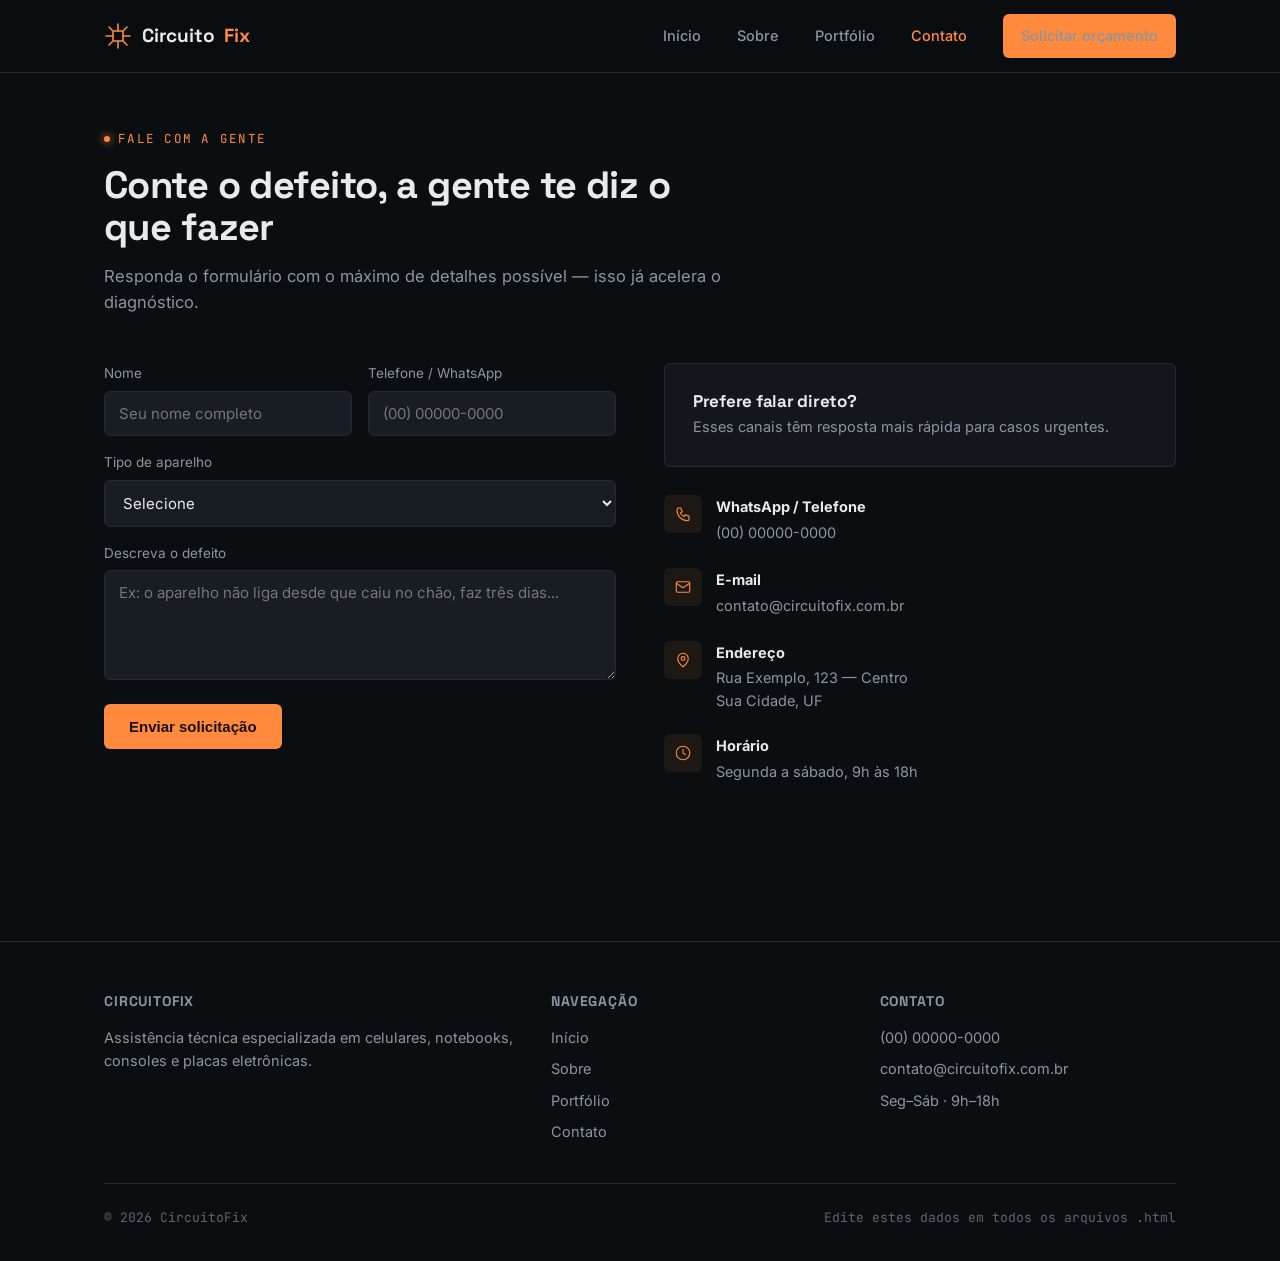
==== contato.html @ f960951b "Add files via upload" ====
<!DOCTYPE html>
<html lang="pt-BR">
<head>
<meta charset="UTF-8">
<meta name="viewport" content="width=device-width, initial-scale=1.0">
<title>Contato — CircuitoFix</title>
<meta name="description" content="Solicite um orçamento ou tire dúvidas sobre o reparo do seu aparelho.">
<link rel="stylesheet" href="assets/style.css">
<style>
  .contact-grid { display: grid; grid-template-columns: 1fr 1fr; gap: 48px; align-items: start; }
  .contact-info-list { display: flex; flex-direction: column; gap: 22px; margin-top: 28px; }
  .info-item { display: flex; gap: 14px; align-items: flex-start; }
  .info-icon {
    width: 38px; height: 38px; flex-shrink: 0; border-radius: var(--radius);
    background: rgba(255,138,61,0.08); display: flex; align-items: center; justify-content: center;
  }
  .info-item h4 { font-size: 14.5px; margin-bottom: 2px; }
  .info-item p, .info-item a { font-size: 14.5px; color: var(--text-muted); }
  .info-item a:hover { color: var(--accent); }

  form { display: flex; flex-direction: column; gap: 16px; }
  .field label { display: block; font-size: 13.5px; color: var(--text-muted); margin-bottom: 6px; }
  .field input, .field select, .field textarea {
    width: 100%; background: var(--panel-raised); border: 1px solid var(--border);
    border-radius: var(--radius); padding: 12px 14px; color: var(--text);
    font-family: var(--font-body); font-size: 15px; transition: border-color 0.2s ease;
  }
  .field input:focus, .field select:focus, .field textarea:focus {
    outline: none; border-color: var(--accent);
  }
  .field textarea { resize: vertical; min-height: 110px; }
  .field-row { display: grid; grid-template-columns: 1fr 1fr; gap: 16px; }

  #form-feedback {
    font-size: 14px; color: var(--ok); margin-top: 4px; opacity: 0; transition: opacity 0.3s ease; min-height: 20px;
  }
  #form-feedback.show { opacity: 1; }

  @media (max-width: 820px) {
    .contact-grid { grid-template-columns: 1fr; }
    .field-row { grid-template-columns: 1fr; }
  }
</style>
</head>
<body>

<header>
  <nav class="nav wrap">
    <a href="index.html" class="logo">
      <svg class="logo-mark" viewBox="0 0 28 28" fill="none" xmlns="http://www.w3.org/2000/svg">
        <rect x="9" y="9" width="10" height="10" rx="1.5" stroke="#FF8A3D" stroke-width="1.6"/>
        <path d="M14 2V9M14 19V26M2 14H9M19 14H26M5 5L9 9M23 5L19 9M5 23L9 19M23 23L19 19" stroke="#FF8A3D" stroke-width="1.6" stroke-linecap="round"/>
      </svg>
      Circuito<span>Fix</span>
    </a>
    <button class="nav-toggle" aria-label="Abrir menu" aria-expanded="false">
      <svg width="24" height="24" viewBox="0 0 24 24" fill="none"><path d="M3 6H21M3 12H21M3 18H21" stroke="currentColor" stroke-width="2" stroke-linecap="round"/></svg>
    </button>
    <div class="nav-links">
      <a href="index.html">Início</a>
      <a href="sobre.html">Sobre</a>
      <a href="portfolio.html">Portfólio</a>
      <a href="contato.html" class="active">Contato</a>
      <a href="contato.html" class="nav-cta">Solicitar orçamento</a>
    </div>
  </nav>
</header>

<main>
  <section class="section-tight">
    <div class="wrap">
      <div class="section-head reveal">
        <div class="eyebrow">Fale com a gente</div>
        <h2>Conte o defeito, a gente te diz o que fazer</h2>
        <p>Responda o formulário com o máximo de detalhes possível — isso já acelera o diagnóstico.</p>
      </div>

      <div class="contact-grid">
        <div class="reveal">
          <form id="contact-form" novalidate>
            <div class="field-row">
              <div class="field">
                <label for="nome">Nome</label>
                <input type="text" id="nome" name="nome" required placeholder="Seu nome completo">
              </div>
              <div class="field">
                <label for="telefone">Telefone / WhatsApp</label>
                <input type="tel" id="telefone" name="telefone" required placeholder="(00) 00000-0000">
              </div>
            </div>

            <div class="field">
              <label for="aparelho">Tipo de aparelho</label>
              <select id="aparelho" name="aparelho" required>
                <option value="" disabled selected>Selecione</option>
                <option value="celular">Celular / smartphone</option>
                <option value="notebook">Notebook</option>
                <option value="console">Console de videogame</option>
                <option value="placa">Placa eletrônica</option>
                <option value="outro">Outro</option>
              </select>
            </div>

            <div class="field">
              <label for="defeito">Descreva o defeito</label>
              <textarea id="defeito" name="defeito" required placeholder="Ex: o aparelho não liga desde que caiu no chão, faz três dias..."></textarea>
            </div>

            <button type="submit" class="btn btn-primary" style="align-self: flex-start;">Enviar solicitação</button>
            <p id="form-feedback" role="status"></p>
          </form>
        </div>

        <div class="reveal">
          <div class="card">
            <h3 style="font-size: 17px; margin-bottom: 4px;">Prefere falar direto?</h3>
            <p class="text-muted" style="font-size: 14.5px; margin-bottom: 0;">Esses canais têm resposta mais rápida para casos urgentes.</p>
          </div>

          <div class="contact-info-list">
            <div class="info-item">
              <div class="info-icon">
                <svg width="18" height="18" viewBox="0 0 24 24" fill="none"><path d="M5 4H9L11 9L8.5 10.5C9.5 13 11 14.5 13.5 15.5L15 13L20 15V19C20 20.1 19.1 21 18 21C10.3 21 4 14.7 4 7C4 5.9 4.9 5 5 4Z" stroke="#FF8A3D" stroke-width="1.5"/></svg>
              </div>
              <div>
                <h4>WhatsApp / Telefone</h4>
                <a href="tel:+5500000000000">(00) 00000-0000</a>
              </div>
            </div>
            <div class="info-item">
              <div class="info-icon">
                <svg width="18" height="18" viewBox="0 0 24 24" fill="none"><rect x="3" y="5" width="18" height="14" rx="2" stroke="#FF8A3D" stroke-width="1.5"/><path d="M3 7L12 13L21 7" stroke="#FF8A3D" stroke-width="1.5"/></svg>
              </div>
              <div>
                <h4>E-mail</h4>
                <a href="mailto:contato@circuitofix.com.br">contato@circuitofix.com.br</a>
              </div>
            </div>
            <div class="info-item">
              <div class="info-icon">
                <svg width="18" height="18" viewBox="0 0 24 24" fill="none"><path d="M12 21C12 21 19 15.5 19 10A7 7 0 005 10C5 15.5 12 21 12 21Z" stroke="#FF8A3D" stroke-width="1.5"/><circle cx="12" cy="10" r="2.5" stroke="#FF8A3D" stroke-width="1.5"/></svg>
              </div>
              <div>
                <h4>Endereço</h4>
                <p>Rua Exemplo, 123 — Centro<br>Sua Cidade, UF</p>
              </div>
            </div>
            <div class="info-item">
              <div class="info-icon">
                <svg width="18" height="18" viewBox="0 0 24 24" fill="none"><circle cx="12" cy="12" r="9" stroke="#FF8A3D" stroke-width="1.5"/><path d="M12 7V12L15 14" stroke="#FF8A3D" stroke-width="1.5" stroke-linecap="round"/></svg>
              </div>
              <div>
                <h4>Horário</h4>
                <p>Segunda a sábado, 9h às 18h</p>
              </div>
            </div>
          </div>
        </div>
      </div>
    </div>
  </section>
</main>

<footer>
  <div class="wrap">
    <div class="footer-grid">
      <div class="footer-col">
        <h4>CircuitoFix</h4>
        <p>Assistência técnica especializada em celulares, notebooks, consoles e placas eletrônicas.</p>
      </div>
      <div class="footer-col">
        <h4>Navegação</h4>
        <a href="index.html">Início</a>
        <a href="sobre.html">Sobre</a>
        <a href="portfolio.html">Portfólio</a>
        <a href="contato.html">Contato</a>
      </div>
      <div class="footer-col">
        <h4>Contato</h4>
        <a href="tel:+5500000000000">(00) 00000-0000</a>
        <a href="mailto:contato@circuitofix.com.br">contato@circuitofix.com.br</a>
        <p>Seg–Sáb · 9h–18h</p>
      </div>
    </div>
    <div class="footer-bottom">
      <span>© 2026 CircuitoFix</span>
      <span>Edite estes dados em todos os arquivos .html</span>
    </div>
  </div>
</footer>

<script src="assets/script.js"></script>
</body>
</html>
---- assets/style.css ----
/* ===========================================================
   CircuitoFix — Assistência Técnica de Eletrônicos
   Design tokens
   =========================================================== */

@import url('https://fonts.googleapis.com/css2?family=Space+Grotesk:wght@500;600;700&family=Inter:wght@400;500;600&family=JetBrains+Mono:wght@400;500;600&display=swap');

:root {
  /* Cores */
  --bg: #0B0E11;
  --panel: #13171C;
  --panel-raised: #181D24;
  --border: #232931;
  --text: #E8EAED;
  --text-muted: #8B95A1;
  --text-faint: #5A6470;
  --accent: #FF8A3D;       /* âmbar-solda */
  --accent-dim: #B5601F;
  --ok: #4ADE80;            /* verde-placa */
  --warn: #FFD166;

  /* Tipografia */
  --font-display: 'Space Grotesk', sans-serif;
  --font-body: 'Inter', sans-serif;
  --font-mono: 'JetBrains Mono', monospace;

  /* Layout */
  --max-w: 1120px;
  --radius: 6px;
}

* { margin: 0; padding: 0; box-sizing: border-box; }

html { scroll-behavior: smooth; }

@media (prefers-reduced-motion: reduce) {
  html { scroll-behavior: auto; }
  * { animation-duration: 0.01ms !important; transition-duration: 0.01ms !important; }
}

body {
  background: var(--bg);
  color: var(--text);
  font-family: var(--font-body);
  font-size: 16px;
  line-height: 1.6;
  -webkit-font-smoothing: antialiased;
}

img { max-width: 100%; display: block; }

a { color: inherit; text-decoration: none; }

.wrap {
  max-width: var(--max-w);
  margin: 0 auto;
  padding: 0 24px;
}

/* Background: trilhas de PCB sutis */
.pcb-bg {
  position: fixed;
  inset: 0;
  z-index: -1;
  opacity: 0.05;
  pointer-events: none;
}

/* ---------- Header ---------- */
header {
  position: sticky;
  top: 0;
  z-index: 50;
  background: rgba(11, 14, 17, 0.85);
  backdrop-filter: blur(10px);
  border-bottom: 1px solid var(--border);
}

.nav {
  display: flex;
  align-items: center;
  justify-content: space-between;
  height: 72px;
}

.logo {
  display: flex;
  align-items: center;
  gap: 10px;
  font-family: var(--font-display);
  font-size: 19px;
  font-weight: 700;
  letter-spacing: -0.01em;
}

.logo-mark {
  width: 28px;
  height: 28px;
  flex-shrink: 0;
}

.logo span {
  color: var(--accent);
}

.nav-links {
  display: flex;
  align-items: center;
  gap: 36px;
}

.nav-links a {
  font-size: 14.5px;
  font-weight: 500;
  color: var(--text-muted);
  transition: color 0.2s ease;
  position: relative;
}

.nav-links a:hover,
.nav-links a:focus-visible {
  color: var(--text);
}

.nav-links a.active {
  color: var(--accent);
}

.nav-cta {
  background: var(--accent);
  color: #1A0E04;
  font-weight: 600;
  font-size: 14px;
  padding: 10px 18px;
  border-radius: var(--radius);
  transition: background 0.2s ease, transform 0.15s ease;
}

.nav-cta:hover { background: #FFA15E; }
.nav-cta:active { transform: scale(0.97); }

.nav-toggle {
  display: none;
  background: none;
  border: none;
  color: var(--text);
  cursor: pointer;
  padding: 8px;
}

:focus-visible {
  outline: 2px solid var(--accent);
  outline-offset: 2px;
}

@media (max-width: 760px) {
  .nav-links {
    position: fixed;
    top: 72px;
    left: 0;
    right: 0;
    background: var(--panel);
    border-bottom: 1px solid var(--border);
    flex-direction: column;
    align-items: flex-start;
    gap: 0;
    padding: 8px 24px 20px;
    transform: translateY(-8px);
    opacity: 0;
    pointer-events: none;
    transition: opacity 0.2s ease, transform 0.2s ease;
  }
  .nav-links.open {
    transform: translateY(0);
    opacity: 1;
    pointer-events: auto;
  }
  .nav-links a { padding: 12px 0; width: 100%; border-bottom: 1px solid var(--border); }
  .nav-links a:last-of-type { border-bottom: none; }
  .nav-cta { margin-top: 12px; text-align: center; }
  .nav-toggle { display: block; }
}

/* ---------- Footer ---------- */
footer {
  border-top: 1px solid var(--border);
  padding: 48px 0 32px;
  margin-top: 96px;
}

.footer-grid {
  display: grid;
  grid-template-columns: 1.4fr 1fr 1fr;
  gap: 32px;
  margin-bottom: 32px;
}

.footer-col h4 {
  font-family: var(--font-display);
  font-size: 14px;
  color: var(--text-muted);
  text-transform: uppercase;
  letter-spacing: 0.06em;
  margin-bottom: 14px;
}

.footer-col p, .footer-col a {
  font-size: 14.5px;
  color: var(--text-muted);
  display: block;
  margin-bottom: 8px;
}

.footer-col a:hover { color: var(--accent); }

.footer-bottom {
  display: flex;
  justify-content: space-between;
  align-items: center;
  padding-top: 24px;
  border-top: 1px solid var(--border);
  font-size: 13px;
  color: var(--text-faint);
  font-family: var(--font-mono);
}

@media (max-width: 700px) {
  .footer-grid { grid-template-columns: 1fr; gap: 28px; }
  .footer-bottom { flex-direction: column; gap: 12px; text-align: center; }
}

/* ---------- Tipografia geral ---------- */
h1, h2, h3 {
  font-family: var(--font-display);
  font-weight: 700;
  letter-spacing: -0.015em;
  line-height: 1.1;
}

.eyebrow {
  font-family: var(--font-mono);
  font-size: 12.5px;
  color: var(--accent);
  text-transform: uppercase;
  letter-spacing: 0.1em;
  display: flex;
  align-items: center;
  gap: 8px;
  margin-bottom: 16px;
}

.eyebrow::before {
  content: '';
  width: 6px;
  height: 6px;
  border-radius: 50%;
  background: var(--accent);
  box-shadow: 0 0 8px var(--accent);
}

.section { padding: 88px 0; }
.section-tight { padding: 56px 0; }

.section-head {
  max-width: 620px;
  margin-bottom: 48px;
}

.section-head h2 {
  font-size: clamp(28px, 4vw, 38px);
  margin-bottom: 14px;
}

.section-head p {
  color: var(--text-muted);
  font-size: 16.5px;
}

/* ---------- Botões ---------- */
.btn {
  display: inline-flex;
  align-items: center;
  gap: 8px;
  font-weight: 600;
  font-size: 15px;
  padding: 13px 24px;
  border-radius: var(--radius);
  transition: background 0.2s ease, transform 0.15s ease, border-color 0.2s ease;
  cursor: pointer;
  border: 1px solid transparent;
}

.btn-primary {
  background: var(--accent);
  color: #1A0E04;
}
.btn-primary:hover { background: #FFA15E; }
.btn-primary:active { transform: scale(0.97); }

.btn-ghost {
  background: transparent;
  border-color: var(--border);
  color: var(--text);
}
.btn-ghost:hover { border-color: var(--accent); color: var(--accent); }

/* ---------- Cards ---------- */
.card {
  background: var(--panel);
  border: 1px solid var(--border);
  border-radius: var(--radius);
  padding: 28px;
}

/* ---------- Status pill (vocabulário de OS / ordem de serviço) ---------- */
.status {
  font-family: var(--font-mono);
  font-size: 11.5px;
  font-weight: 600;
  text-transform: uppercase;
  letter-spacing: 0.06em;
  padding: 4px 10px;
  border-radius: 4px;
  display: inline-flex;
  align-items: center;
  gap: 6px;
}
.status::before { content: ''; width: 6px; height: 6px; border-radius: 50%; }

.status-ok { background: rgba(74, 222, 128, 0.1); color: var(--ok); }
.status-ok::before { background: var(--ok); }

.status-progress { background: rgba(255, 138, 61, 0.1); color: var(--accent); }
.status-progress::before { background: var(--accent); }

.status-wait { background: rgba(139, 149, 161, 0.1); color: var(--text-muted); }
.status-wait::before { background: var(--text-muted); }

/* ---------- Reveal on scroll ---------- */
.reveal {
  opacity: 0;
  transform: translateY(16px);
  transition: opacity 0.6s ease, transform 0.6s ease;
}
.reveal.in-view {
  opacity: 1;
  transform: translateY(0);
}

/* ---------- Hero ---------- */
.hero {
  padding: 72px 0 96px;
  position: relative;
  overflow: hidden;
}

.hero::before {
  content: '';
  position: absolute;
  top: -120px;
  right: -120px;
  width: 420px;
  height: 420px;
  background: radial-gradient(circle, rgba(255, 138, 61, 0.12), transparent 70%);
  pointer-events: none;
}

.hero-grid {
  display: grid;
  grid-template-columns: 1.1fr 0.9fr;
  gap: 56px;
  align-items: center;
}

.hero-copy h1 {
  font-size: clamp(34px, 5vw, 52px);
  margin-bottom: 20px;
}

.hero-sub {
  color: var(--text-muted);
  font-size: 17px;
  max-width: 480px;
  margin-bottom: 32px;
}

.hero-actions {
  display: flex;
  gap: 14px;
  flex-wrap: wrap;
  margin-bottom: 48px;
}

.hero-trust {
  display: flex;
  gap: 32px;
  flex-wrap: wrap;
}

.hero-trust-item {
  display: flex;
  flex-direction: column;
}

.hero-trust-item strong {
  font-family: var(--font-display);
  font-size: 22px;
  color: var(--accent);
}

.hero-trust-item span {
  font-size: 13px;
  color: var(--text-faint);
}

.hero-visual {
  display: flex;
  justify-content: center;
}

.pcb-art { width: 100%; max-width: 380px; }

.trace {
  stroke-dasharray: 6 6;
  animation: dash 2.4s linear infinite;
}
.trace-2 { animation-delay: -1.2s; }

@keyframes dash {
  to { stroke-dashoffset: -24; }
}

@media (max-width: 880px) {
  .hero-grid { grid-template-columns: 1fr; gap: 40px; }
  .hero-visual { order: -1; max-width: 280px; margin: 0 auto; }
}

/* ---------- Services grid ---------- */
.services-grid {
  display: grid;
  grid-template-columns: repeat(4, 1fr);
  gap: 18px;
}

.service-icon {
  width: 44px;
  height: 44px;
  border-radius: var(--radius);
  background: rgba(255, 138, 61, 0.08);
  display: flex;
  align-items: center;
  justify-content: center;
  margin-bottom: 18px;
}

.service-card h3 {
  font-size: 17px;
  margin-bottom: 8px;
}

.service-card p { font-size: 14.5px; line-height: 1.55; }

@media (max-width: 900px) {
  .services-grid { grid-template-columns: 1fr 1fr; }
}
@media (max-width: 560px) {
  .services-grid { grid-template-columns: 1fr; }
}

/* ---------- OS list (como funciona) ---------- */
.section-os { background: var(--panel); border-top: 1px solid var(--border); border-bottom: 1px solid var(--border); }

.os-list {
  display: grid;
  grid-template-columns: repeat(4, 1fr);
  gap: 20px;
}

.os-item {
  display: flex;
  flex-direction: column;
  gap: 12px;
}

.os-item p {
  font-size: 14.5px;
  color: var(--text-muted);
  line-height: 1.55;
}

@media (max-width: 900px) {
  .os-list { grid-template-columns: 1fr 1fr; }
}
@media (max-width: 560px) {
  .os-list { grid-template-columns: 1fr; }
}

/* ---------- CTA final ---------- */
.cta-final-inner {
  text-align: center;
  max-width: 560px;
}

.cta-final-inner h2 { font-size: clamp(26px, 4vw, 34px); margin-bottom: 12px; }
.cta-final-inner p { color: var(--text-muted); margin-bottom: 28px; font-size: 16px; }

/* ---------- Utilities ---------- */
.text-muted { color: var(--text-muted); }
.mono { font-family: var(--font-mono); }
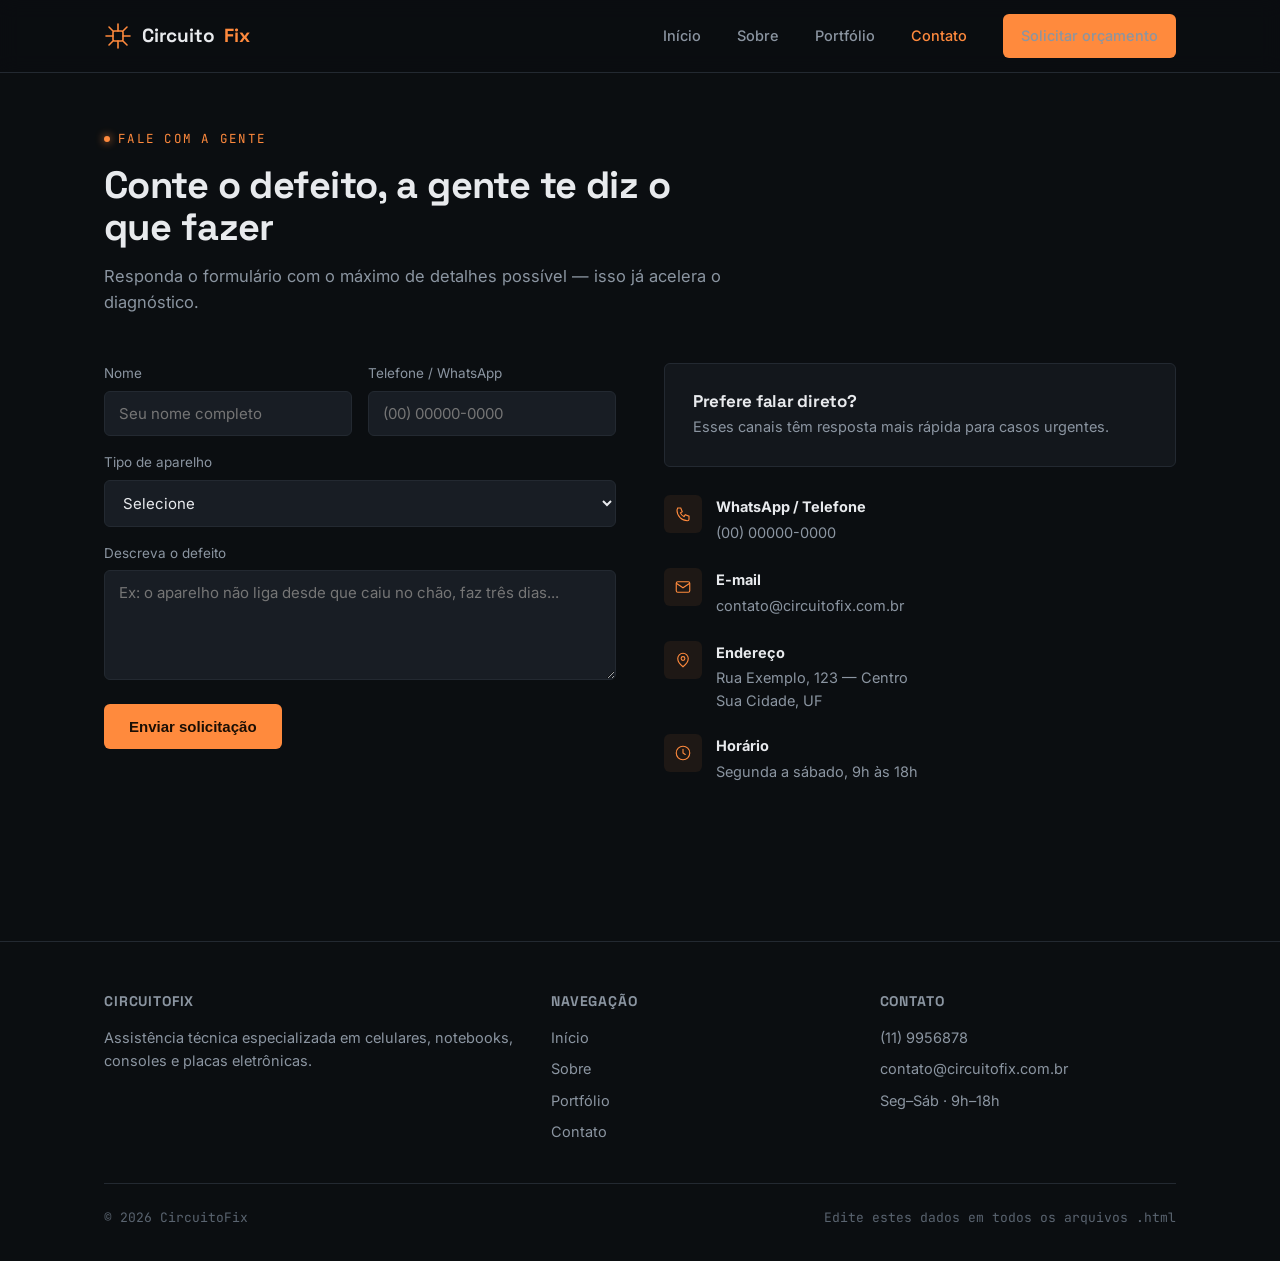
==== commit 9b485c35: "Update contato.html" ====
--- a/contato.html
+++ b/contato.html
@@ -177,7 +177,7 @@
       </div>
       <div class="footer-col">
         <h4>Contato</h4>
-        <a href="tel:+5500000000000">(00) 00000-0000</a>
+        <a href="tel:+5500000000000">(11) 9956878</a>
         <a href="mailto:contato@circuitofix.com.br">contato@circuitofix.com.br</a>
         <p>Seg–Sáb · 9h–18h</p>
       </div>
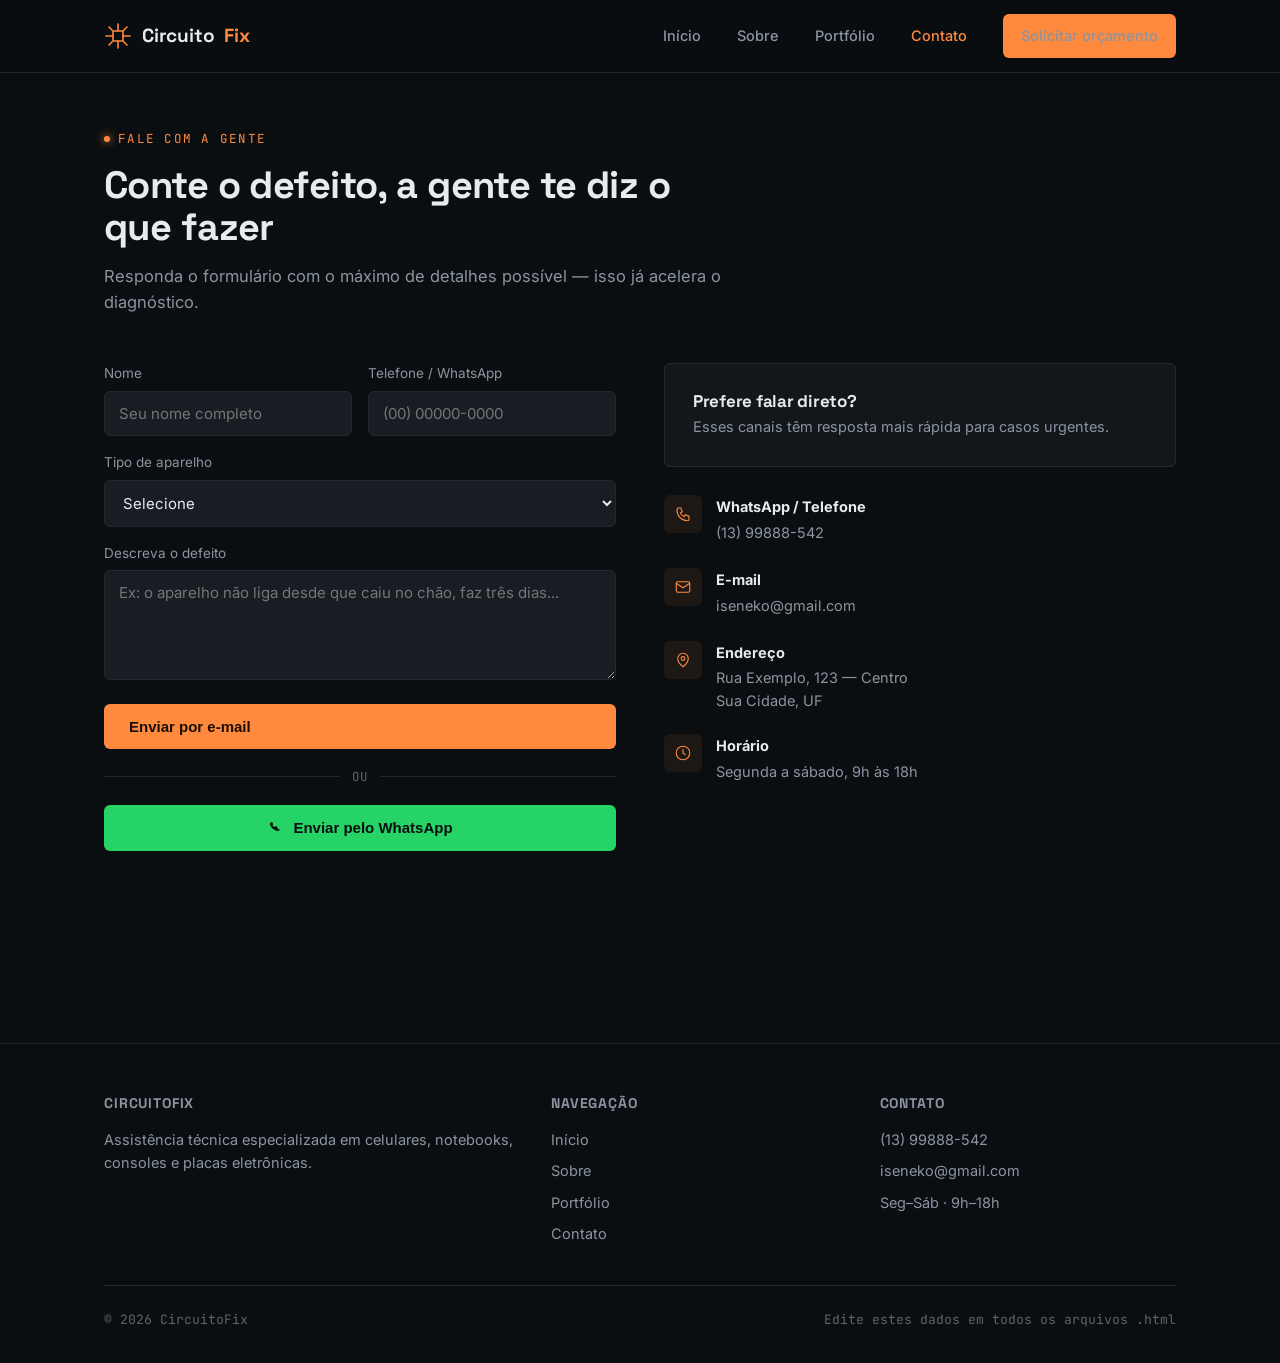
==== commit ca51570f: "Update contato.html" ====
--- a/contato.html
+++ b/contato.html
@@ -35,6 +35,20 @@
     font-size: 14px; color: var(--ok); margin-top: 4px; opacity: 0; transition: opacity 0.3s ease; min-height: 20px;
   }
   #form-feedback.show { opacity: 1; }
+
+  .form-divider {
+    display: flex; align-items: center; gap: 12px; margin: 4px 0;
+    font-size: 12.5px; color: var(--text-faint); font-family: var(--font-mono); text-transform: uppercase;
+  }
+  .form-divider::before, .form-divider::after {
+    content: ''; flex: 1; height: 1px; background: var(--border);
+  }
+
+  .btn-whatsapp {
+    background: #25D366; color: #0B0E11; width: 100%; justify-content: center;
+  }
+  .btn-whatsapp:hover { background: #2EE579; }
+  .form-actions { display: flex; flex-direction: column; gap: 14px; }
 
   @media (max-width: 820px) {
     .contact-grid { grid-template-columns: 1fr; }
@@ -77,7 +91,7 @@
 
       <div class="contact-grid">
         <div class="reveal">
-          <form id="contact-form" novalidate>
+          <form id="contact-form" novalidate action="https://formspree.io/f/SEU_CODIGO_AQUI" method="POST">
             <div class="field-row">
               <div class="field">
                 <label for="nome">Nome</label>
@@ -106,7 +120,17 @@
               <textarea id="defeito" name="defeito" required placeholder="Ex: o aparelho não liga desde que caiu no chão, faz três dias..."></textarea>
             </div>
 
-            <button type="submit" class="btn btn-primary" style="align-self: flex-start;">Enviar solicitação</button>
+            <div class="form-actions">
+              <button type="submit" class="btn btn-primary">Enviar por e-mail</button>
+
+              <div class="form-divider">ou</div>
+
+              <button type="button" id="whatsapp-btn" class="btn btn-whatsapp">
+                <svg width="18" height="18" viewBox="0 0 24 24" fill="none"><path d="M12 21C12 21 19 15.5 19 10A7 7 0 005 10C5 15.5 12 21 12 21Z" stroke="#0B0E11" stroke-width="0" fill="#0B0E11" opacity="0"/><path d="M17.6 14.2C17.4 14.6 16.5 15.4 15.5 15.6C14.6 15.8 13.5 15.9 10.5 14.6C7.2 13.2 5.2 9.8 5 9.5C4.9 9.3 4 8.1 4 6.8C4 5.5 4.7 4.9 5 4.6C5.2 4.4 5.5 4.3 5.8 4.3H6.6C6.9 4.3 7.1 4.3 7.3 4.8C7.5 5.3 8 6.5 8 6.7C8.1 6.8 8.1 7 8 7.2C7.5 8.1 7 8 7.2 8.4C7.9 9.6 8.6 10.2 9.7 10.8C9.9 10.9 10 10.9 10.2 10.7C10.4 10.5 10.9 9.9 11.1 9.6C11.3 9.4 11.5 9.4 11.7 9.5C11.9 9.6 13.1 10.2 13.3 10.3C13.5 10.4 13.7 10.5 13.7 10.6C13.9 11.4 13.7 13.8 17.6 14.2Z" fill="#0B0E11"/></svg>
+                Enviar pelo WhatsApp
+              </button>
+            </div>
+
             <p id="form-feedback" role="status"></p>
           </form>
         </div>
@@ -124,7 +148,7 @@
               </div>
               <div>
                 <h4>WhatsApp / Telefone</h4>
-                <a href="tel:+5500000000000">(00) 00000-0000</a>
+                <a href="tel:+5513999888542">(13) 99888-542</a>
               </div>
             </div>
             <div class="info-item">
@@ -133,7 +157,7 @@
               </div>
               <div>
                 <h4>E-mail</h4>
-                <a href="mailto:contato@circuitofix.com.br">contato@circuitofix.com.br</a>
+                <a href="mailto:iseneko@gmail.com">iseneko@gmail.com</a>
               </div>
             </div>
             <div class="info-item">
@@ -177,8 +201,8 @@
       </div>
       <div class="footer-col">
         <h4>Contato</h4>
-        <a href="tel:+5500000000000">(11) 9956878</a>
-        <a href="mailto:contato@circuitofix.com.br">contato@circuitofix.com.br</a>
+        <a href="tel:+5513999888542">(13) 99888-542</a>
+        <a href="mailto:iseneko@gmail.com">iseneko@gmail.com</a>
         <p>Seg–Sáb · 9h–18h</p>
       </div>
     </div>
@@ -190,5 +214,50 @@
 </footer>
 
 <script src="assets/script.js"></script>
+<script>
+  // ---- Configuração: número de WhatsApp do negócio ----
+  // Formato: 55 (Brasil) + DDD + número, só dígitos
+  const WHATSAPP_NUMERO = "551399888542";
+
+  document.addEventListener('DOMContentLoaded', () => {
+    const form = document.querySelector('#contact-form');
+    const whatsappBtn = document.querySelector('#whatsapp-btn');
+
+    function getFormData() {
+      return {
+        nome: form.nome.value.trim(),
+        telefone: form.telefone.value.trim(),
+        aparelho: form.aparelho.options[form.aparelho.selectedIndex]?.text || '',
+        defeito: form.defeito.value.trim(),
+      };
+    }
+
+    function validar(data) {
+      if (!data.nome || !data.telefone || !form.aparelho.value || !data.defeito) {
+        alert('Preencha todos os campos antes de enviar.');
+        return false;
+      }
+      return true;
+    }
+
+    // Botão WhatsApp: monta a mensagem com os dados do formulário e abre o WhatsApp
+    if (whatsappBtn) {
+      whatsappBtn.addEventListener('click', () => {
+        const data = getFormData();
+        if (!validar(data)) return;
+
+        const mensagem =
+          `Olá! Quero um orçamento.%0A%0A` +
+          `*Nome:* ${encodeURIComponent(data.nome)}%0A` +
+          `*Telefone:* ${encodeURIComponent(data.telefone)}%0A` +
+          `*Aparelho:* ${encodeURIComponent(data.aparelho)}%0A` +
+          `*Defeito:* ${encodeURIComponent(data.defeito)}`;
+
+        const url = `https://wa.me/${WHATSAPP_NUMERO}?text=${mensagem}`;
+        window.open(url, '_blank');
+      });
+    }
+  });
+</script>
 </body>
 </html>
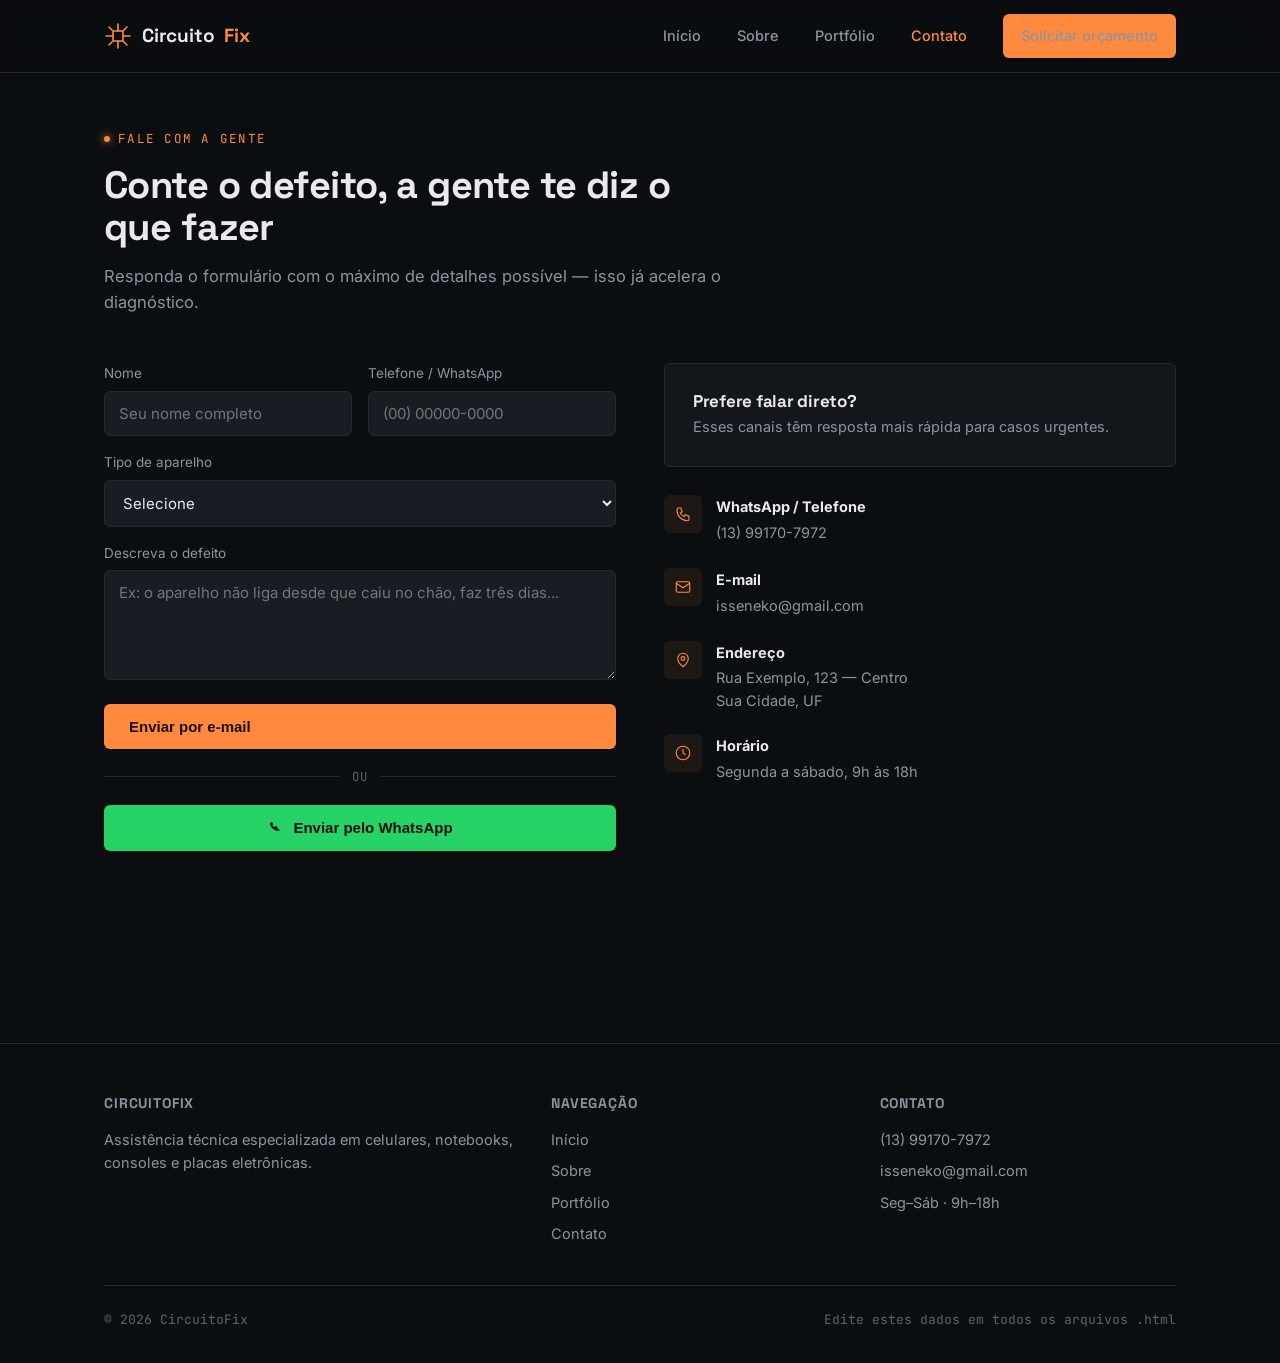
==== commit bb5fdd47: "Update contato.html" ====
--- a/contato.html
+++ b/contato.html
@@ -148,7 +148,7 @@
               </div>
               <div>
                 <h4>WhatsApp / Telefone</h4>
-                <a href="tel:+5513999888542">(13) 99888-542</a>
+                <a href="tel:+5513991707972">(13) 99170-7972</a>
               </div>
             </div>
             <div class="info-item">
@@ -157,7 +157,7 @@
               </div>
               <div>
                 <h4>E-mail</h4>
-                <a href="mailto:iseneko@gmail.com">iseneko@gmail.com</a>
+                <a href="mailto:isseneko@gmail.com">isseneko@gmail.com</a>
               </div>
             </div>
             <div class="info-item">
@@ -201,8 +201,8 @@
       </div>
       <div class="footer-col">
         <h4>Contato</h4>
-        <a href="tel:+5513999888542">(13) 99888-542</a>
-        <a href="mailto:iseneko@gmail.com">iseneko@gmail.com</a>
+        <a href="tel:+5513991707972">(13) 99170-7972</a>
+        <a href="mailto:isseneko@gmail.com">isseneko@gmail.com</a>
         <p>Seg–Sáb · 9h–18h</p>
       </div>
     </div>
@@ -217,7 +217,7 @@
 <script>
   // ---- Configuração: número de WhatsApp do negócio ----
   // Formato: 55 (Brasil) + DDD + número, só dígitos
-  const WHATSAPP_NUMERO = "551399888542";
+  const WHATSAPP_NUMERO = "5513991707972";
 
   document.addEventListener('DOMContentLoaded', () => {
     const form = document.querySelector('#contact-form');
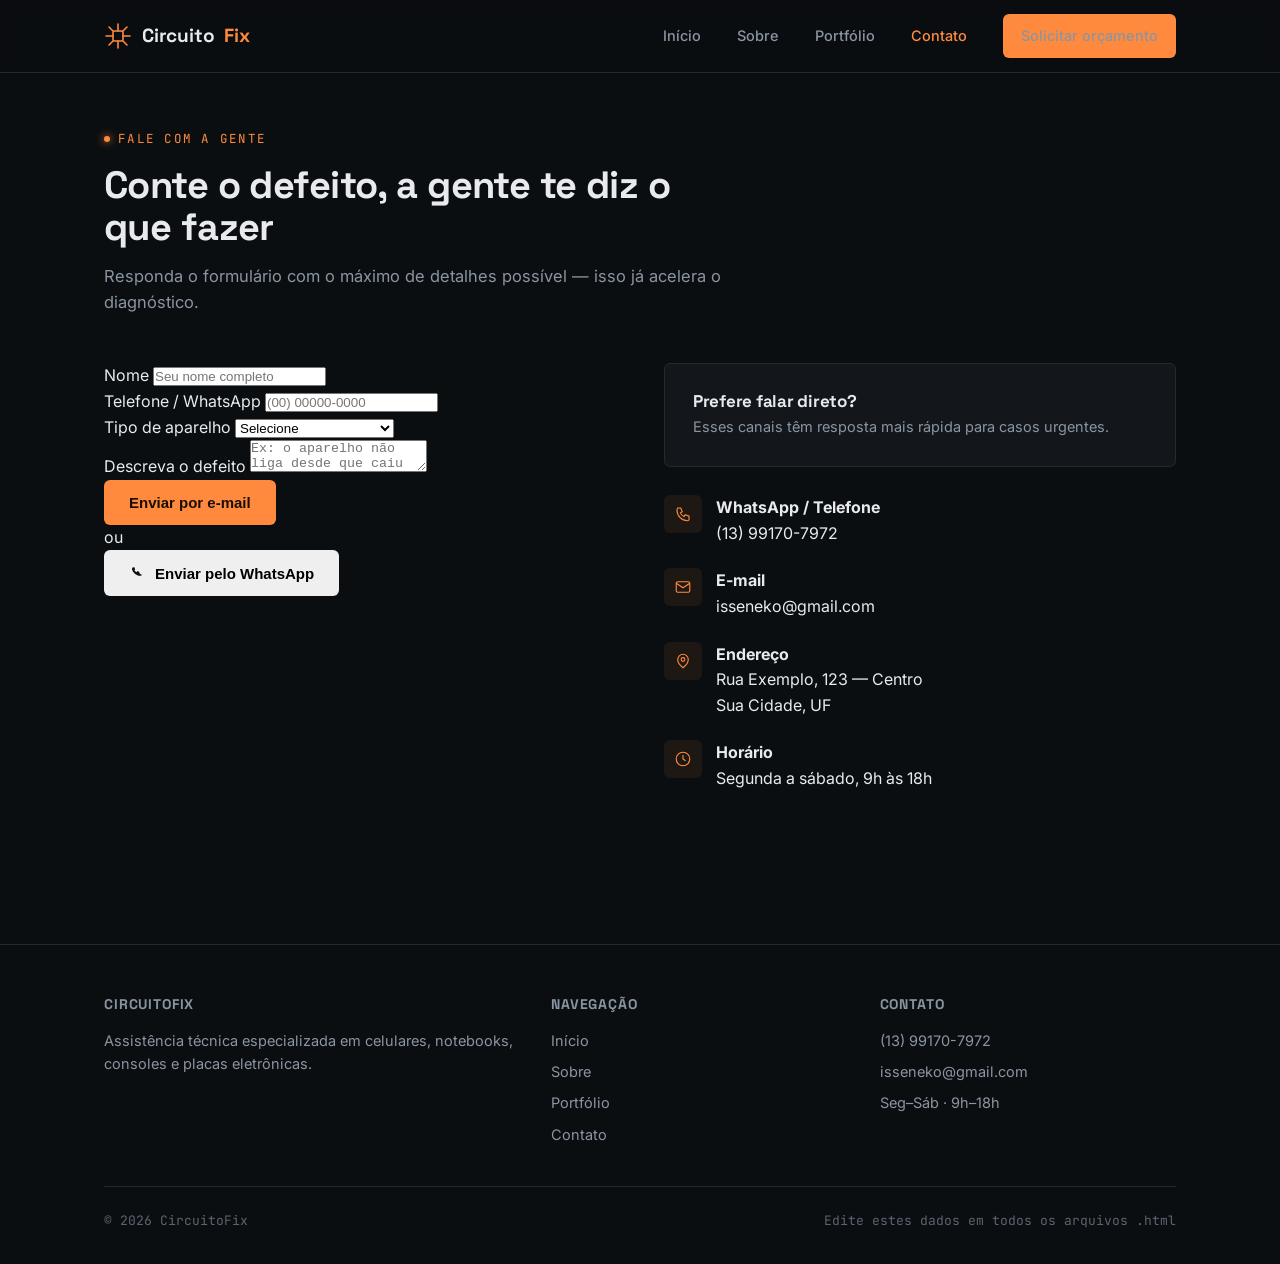
==== commit d2f3a23a: "Update contato.html" ====
--- a/contato.html
+++ b/contato.html
@@ -13,7 +13,7 @@
   .info-icon {
     width: 38px; height: 38px; flex-shrink: 0; border-radius: var(--radius);
     background: rgba(255,138,61,0.08); display: flex; align-items: center; justify-content: center;
-  }
+
   .info-item h4 { font-size: 14.5px; margin-bottom: 2px; }
   .info-item p, .info-item a { font-size: 14.5px; color: var(--text-muted); }
   .info-item a:hover { color: var(--accent); }
